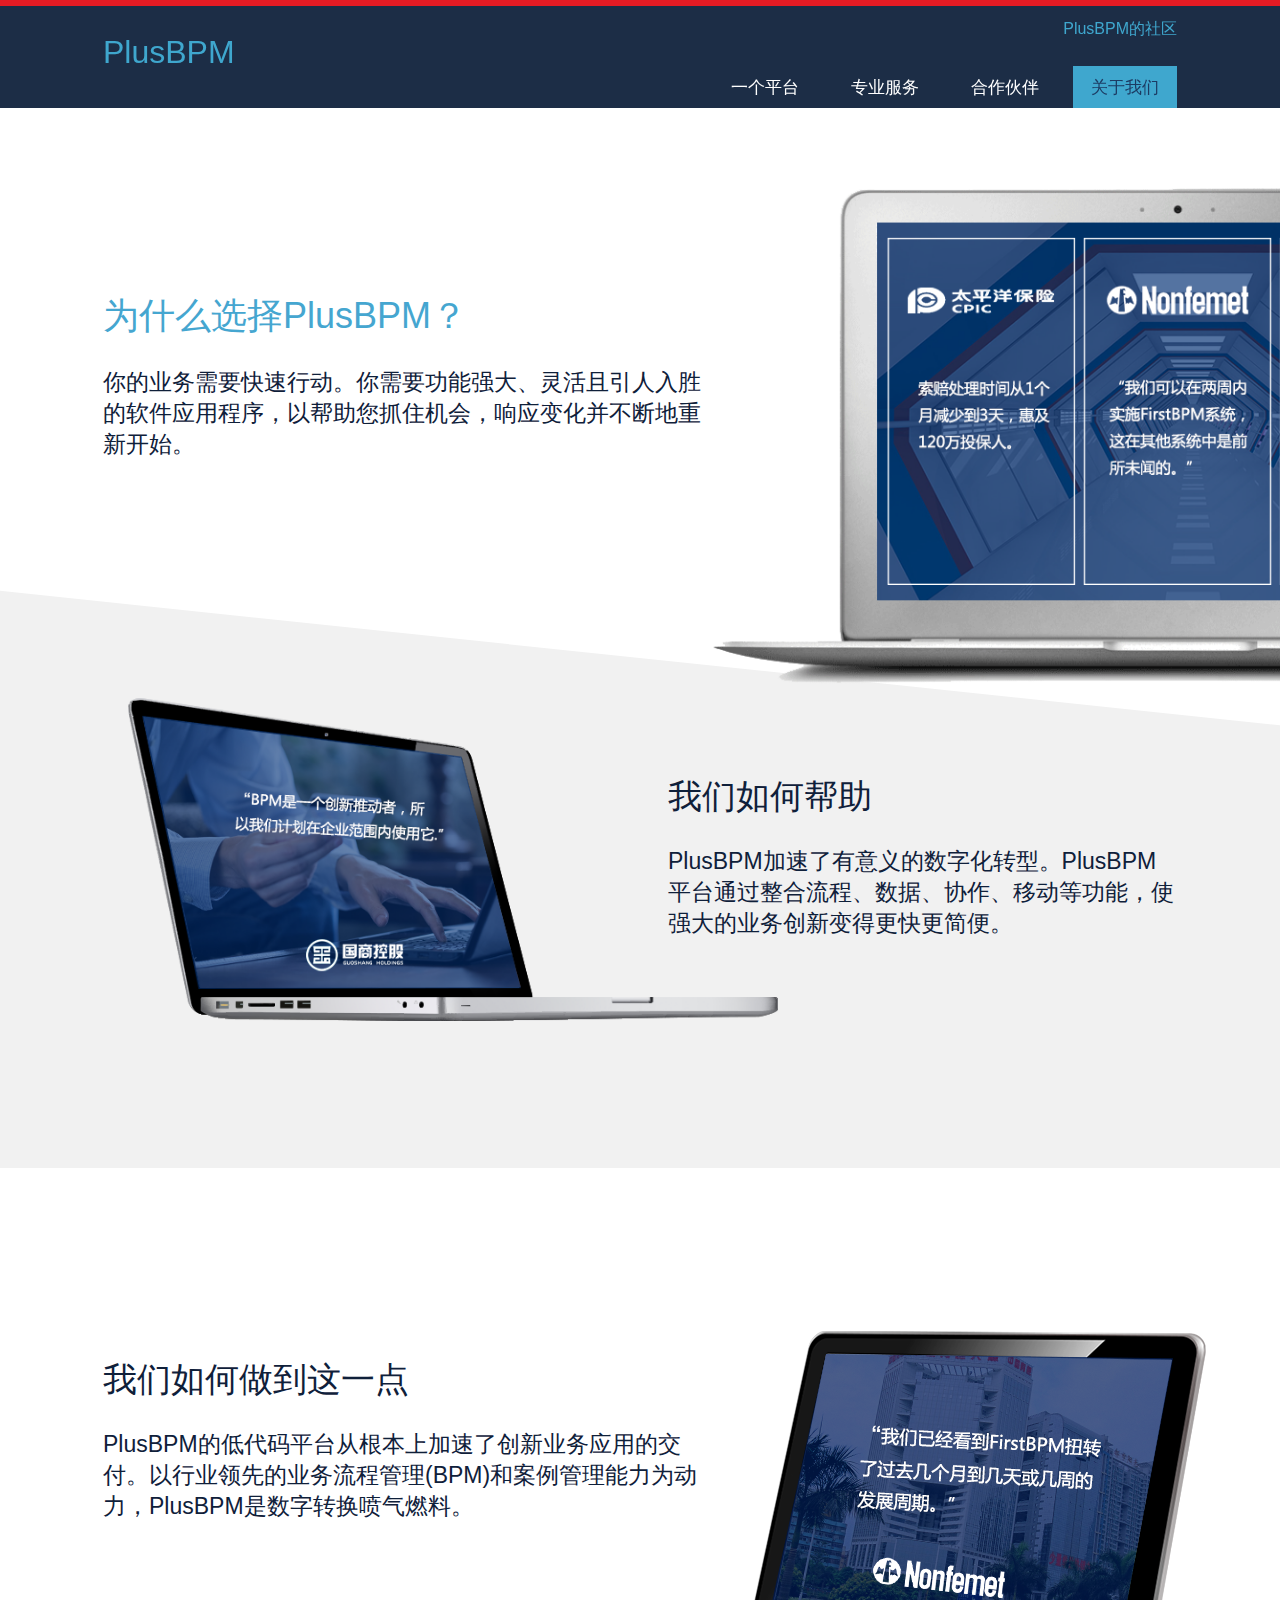
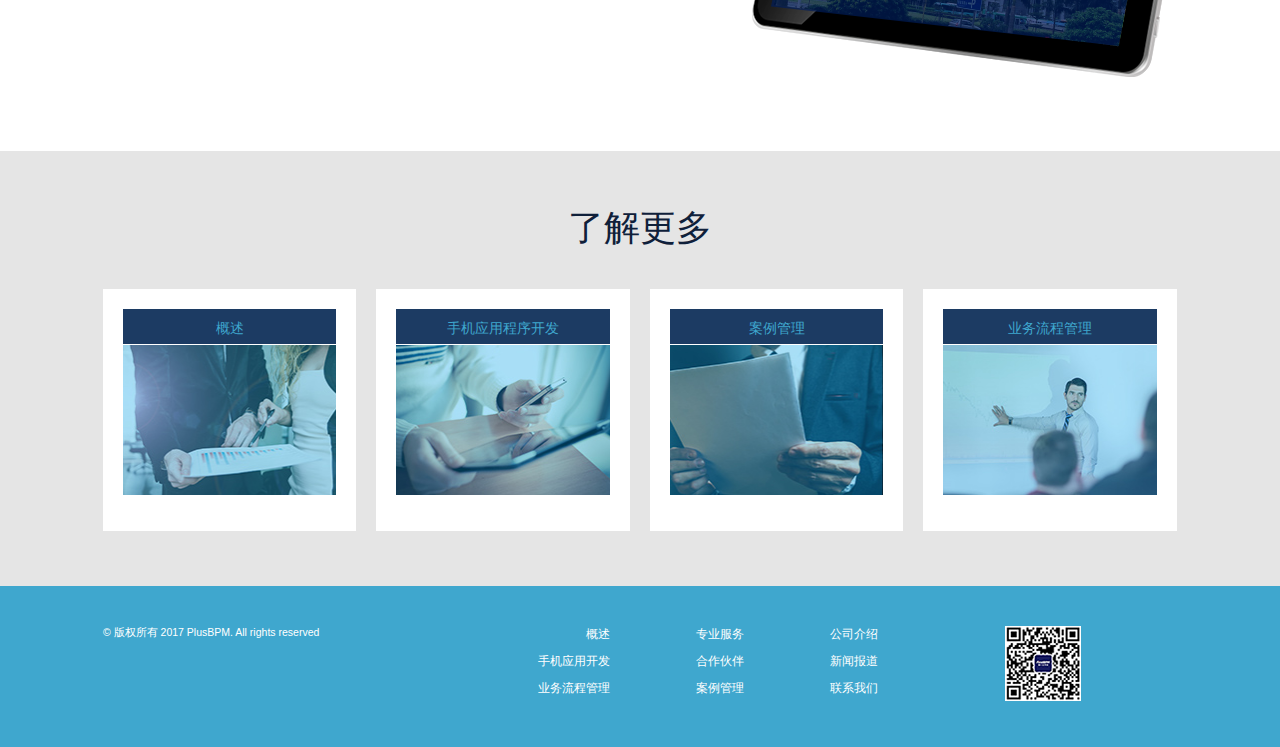
==== aboutus.html @ 09787794 "first commit" ====
<!DOCTYPE html>
<html>

<head>
	<meta charset="UTF-8" />
	<meta name="viewport" content="width=device-width, initial-scale=1">
	<link rel="shortcut icon" href="img/favicon-Plus2.ico">
	<title>PlusBPM</title>

	<style type="text/css">
		img.wp-smiley,
		img.emoji {
			display: inline !important;
			border: none !important;
			box-shadow: none !important;
			height: 1em !important;
			width: 1em !important;
			margin: 0 .07em !important;
			vertical-align: -0.1em !important;
			background: none !important;
			padding: 0 !important;
		}
	</style>
	<link rel='stylesheet' id='rs-plugin-settings-css'
		href='wp-content/plugins/revslider/public/assets/css/settings.css?ver=5.3.1.5' type='text/css' media='all' />
	<style id='rs-plugin-settings-inline-css' type='text/css'>
		#rs-demo-id {}
	</style>
	<link rel='stylesheet' id='wp-pagenavi-css' href='wp-content/plugins/wp-pagenavi/pagenavi-css.css?ver=2.70'
		type='text/css' media='all' />
	<link rel='stylesheet' id='style-css' href='wp-content/themes/plus/style.css?ver=1506348379' type='text/css'
		media='all' />
	<link rel='stylesheet' id='owl.carousel-css' href='wp-content/themes/plus/css/owl-carousel/owl.carousel.css?ver=4.8.2'
		type='text/css' media='all' />
	<link rel='stylesheet' id='owl.theme-css' href='wp-content/themes/plus/css/owl-carousel/owl.theme.css?ver=4.8.2'
		type='text/css' media='all' />
	<link rel='stylesheet' id='lightboxStyle-css'
		href='wp-content/plugins/lightbox-plus/css/textframe/colorbox.min.css?ver=2.7.2' type='text/css' media='screen' />
	<script type='text/javascript' src='wp-includes/js/jquery/jquery.js?ver=1.12.4'></script>
	<script type='text/javascript' src='wp-includes/js/jquery/jquery-migrate.min.js?ver=1.4.1'></script>
	<script type='text/javascript'
		src='wp-content/plugins/revslider/public/assets/js/jquery.themepunch.tools.min.js?ver=5.3.1.5'></script>
	<script type='text/javascript'
		src='wp-content/plugins/revslider/public/assets/js/jquery.themepunch.revolution.min.js?ver=5.3.1.5'></script>
	<script data-no-minify="1"
		data-cfasync="false">(function (w, d) { function a() { var b = d.createElement("script"); b.async = !0; b.src = "wp-content/plugins/wp-rocket/inc/front/js/lazyload.1.0.5.min.js"; var a = d.getElementsByTagName("script")[0]; a.parentNode.insertBefore(b, a) } w.attachEvent ? w.attachEvent("onload", a) : w.addEventListener("load", a, !1) })(window, document);</script>

	<!-- End Google Tag Manager -->
	<!-- LinkedIn Remarketing Code -->

	<!-- End LinkedIn Remarketing Code -->
</head>



<body
	class="home page-template page-template-templetes page-template-new-home page-template-templetesnew-home-php page page-id-1784 page-home">
	<div class="header_main">
		<div class="border_top_red"></div>
		<div class="wrapper">
			<div class="col-2 logo-main">
				<div class="logo">
					<a href="index.html">
						PlusBPM
					</a>
				</div><!-- logo -->

			</div>
			<div class="col-10 right-menu">

				<div class="user_block">
					<ul>
						<li><a target="_blank" href="#">PlusBPM的社区</a></li>

					</ul>
				</div><!-- user_block -->

				<div class="menu_main">
					<div class="right_sidemenu">
						<div class="menu-main-menu-container">
							<ul id="menu-main-menu" class="menu">
								<li id="menu-item-205"
									class="menu-item menu-item-type-custom menu-item-object-custom menu-item-has-children menu-item-205">
									<a href="#">一个平台</a>
									<ul class="sub-menu">

										<li id="menu-item-8732"
											class="menu-item menu-item-type-post_type menu-item-object-page menu-item-8732"><a
												href="platform.html">概述</a></li>
										<li id="menu-item-9338"
											class="menu-item menu-item-type-post_type menu-item-object-page menu-item-9338"><a
												href="mobile-app-development-platform.html">手机应用程序开发</a></li>
										<li id="menu-item-9338"
											class="menu-item menu-item-type-post_type menu-item-object-page menu-item-9338"><a
												href="bpm-suite.html">业务流程管理</a></li>
										<li id="menu-item-9338"
											class="menu-item menu-item-type-post_type menu-item-object-page menu-item-9338"><a
												href="case-management.html">案例管理</a></li>

									</ul>
								</li>

								<li id="menu-item-207" class="menu-item menu-item-type-custom menu-item-object-custom"><a
										href="professional-services.html">专业服务</a>

								</li>
								<li id="menu-item-371" class="menu-item menu-item-type-custom menu-item-object-custom"><a
										href="partners.asp">合作伙伴</a>

								</li>
								<li id="menu-item-372"
									class="right-sub-menu menu-item menu-item-type-custom menu-item-object-custom menu-item-has-children menu-item-372 current-menu-parent">
									<a href="#">关于我们</a>
									<ul class="sub-menu">
										<li id="menu-item-309"
											class="menu-item menu-item-type-post_type menu-item-object-page menu-item-309"><a
												href="aboutus.html">公司介绍</a></li>
										<li id="menu-item-2389"
											class="menu-item menu-item-type-post_type menu-item-object-page menu-item-2389"><a
												href="news.asp">新闻报道</a></li>
										<li id="menu-item-11733"
											class="menu-item menu-item-type-custom menu-item-object-custom menu-item-11733"><a
												href="contact.html">联系我们</a></li>
									</ul>
								</li>

							</ul>
						</div>
					</div>
				</div><!-- menu_main -->

			</div><!-- right-menu -->

		</div>
		<!--wrapper -->

		<div class="menu-btn"></div>
		<div class="search-btn"></div>

	</div><!-- header_main -->

	<div class="clear"></div>
	<div class="clear"></div>







	<div class="middle_main">
		<div class="repeat_rows">
			<div class="bpm_block no_padd_bottom white">
				<div class="angle-layer">
					<div class="angle-inner">
						<div class="img-wrap overflow-lrg"><img src="img/290334693743985162.png"
								style="margin-top: 50px; margin-left: -50px; "
								alt="A laptop showing a gif of plus customer success stories, ending with the words Digital Transformation - the thing that happens when you run plus.">
						</div><!-- img-wrap -->
						<div class="content-wrapper">
							<div class="vertical-align-fix">
								<h1 class="page-title">为什么选择PlusBPM？</h1>

								<h3></h3>
								<p>
									<p>你的业务需要快速行动。你需要功能强大、灵活且引人入胜的软件应用程序，以帮助您抓住机会，响应变化并不断地重新开始。</p>
								</p>
							</div><!-- vertical-align-fix -->
						</div>

					</div>
				</div>
			</div>
			<div class="bpm_block bpm_middle_block gray">
				<div class="angle-layer">
					<div class="angle-inner">
						<div class="img-wrap overflow-sm"><img src="img/plus-why-help.png" style="margin-right: -150px; "
								alt="A laptop showing a quote from Sprint"></div><!-- img-wrap -->
						<div class="content-wrapper">
							<div class="vertical-align-fix">

								<h3>我们如何帮助</h3>
								<p>
									<p>PlusBPM加速了有意义的数字化转型。PlusBPM平台通过整合流程、数据、协作、移动等功能，使强大的业务创新变得更快更简便。</p>
								</p>
							</div><!-- vertical-align-fix -->
						</div>

					</div>
				</div>
			</div>
			<div class="bpm_block no_padd_bottom white">
				<div class="angle-layer">
					<div class="angle-inner">
						<div class="img-wrap overflow-sm"><img src="img/plus-why-how.png"
								style="margin-top: 50px; margin-right: -25px; "
								alt="A tablet showing a quote from Janus, 'This is probably the first tool that I've seen in a long time that I would describe as transformative in nature.'">
						</div><!-- img-wrap -->
						<div class="content-wrapper">
							<div class="vertical-align-fix">

								<h3>我们如何做到这一点</h3>
								<p>
									<p>PlusBPM的低代码平台从根本上加速了创新业务应用的交付。以行业领先的业务流程管理(BPM)和案例管理能力为动力，PlusBPM是数字转换喷气燃料。</p>
								</p>
							</div><!-- vertical-align-fix -->
						</div>

					</div>
				</div>
			</div>
		</div>

		<!--
					<div class="key_txt">
				<div class="wrapper">
					<h1>Industry Recognition</h1>
					<p><p>plus has been named an industry leader by analysts including Gartner, Forrester, IDC, Ovum and others</p>
</p>
					<div class="btn_key_main"><a href="/resources/?resources_type=55" class="btn_key">LEARN MORE</a></div>
				</div>
			</div>-->

		<div class="clear"></div>
	</div>


	<div class="footer_sub">
		<div class="wrapper">
			<h3>了解更多</h3>
			<div class="clearfix"></div>
			<div class="resource_callout_main">
				<div class="resource-callout">
					<div class="video-play-btn" rel="iRPT8ZjOoA0"> <a href="platform.html">
							<div class="callout-type">概述</div>
							<div class="callout-img" style="background:url(img/link4.jpg);">
								<div class="hover-state"></div>
							</div>
						</a></div><!-- video-play-btn -->
				</div>
				<div class="resource-callout"><a href="mobile-app-development-platform.html">
						<div class="callout-type">手机应用程序开发</div>
						<div class="callout-img" style="background:url(img/link2.jpg);">
							<div class="hover-state"></div>
						</div>
					</a></div><!-- resource-callout -->
				<!-- resource-callout -->
				<div class="resource-callout"><a href="case-management.html">
						<div class="callout-type">案例管理</div>
						<div class="callout-img" style="background:url(img/link1.jpg);">
							<div class="hover-state"></div>
						</div>
					</a></div><!-- resource-callout -->
				<div class="resource-callout"><a href="bpm-suite.html">
						<div class="callout-type">业务流程管理</div>
						<div class="callout-img" style="background:url(img/link3.jpg);">
							<div class="hover-state"></div>
						</div>
					</a></div><!-- resource-callout -->
			</div><!-- resource_callout_main -->
		</div><!-- wrapper -->
	</div><!-- footer-sub -->



	<section id="value_prop" style=" display:none">

	</section>
	<!-- value_prop -->
	<!-- value_prop -->

	<section id="affirmation" style="display:none">

	</section>
	<!-- affirmation -->



	<section id="results" style="display:none">

	</section>
	<!-- results -->




	<div class="footer_main">
		<div class="wrapper">
			<div class="col-4 footer-copy">
				<div>
					<div class="textwidget">&copy; 版权所有 2017 PlusBPM. All rights reserved</div>
				</div>
			</div>

			<div class="col-5 footer-menu">
				<div>
					<div class="menu-footer-menu-container">
						<ul id="menu-footer-menu" class="menu">
							<li class="menu-item menu-item-type-post_type menu-item-object-page menu-item-44"><a
									href="platform.html">概述</a></li>
							<li id="menu-item-241" class="menu-item menu-item-type-post_type menu-item-object-page menu-item-241"><a
									href="professional-services.html">专业服务</a></li>
							<li id="menu-item-3932" class="menu-item menu-item-type-post_type menu-item-object-page menu-item-3932"><a
									href="aboutus.html">公司介绍</a></li>
							<li id="menu-item-14203" class="menu-item menu-item-type-post_type menu-item-object-page menu-item-14203">
								<a href="mobile-app-development-platform.html">手机应用开发</a></li>
							<li id="menu-item-6106" class="menu-item menu-item-type-post_type menu-item-object-page menu-item-6106"><a
									href="partners.asp">合作伙伴</a></li>
							<li id="menu-item-6104" class="menu-item menu-item-type-post_type menu-item-object-page menu-item-6104"><a
									href="news.asp">新闻报道</a></li>
							<li id="menu-item-10299" class="menu-item menu-item-type-post_type menu-item-object-page menu-item-10299">
								<a href="bpm-suite.html">业务流程管理</a></li>
							<li id="menu-item-10301" class="menu-item menu-item-type-custom menu-item-object-custom menu-item-10301">
								<a href="case-management.html"> 案例管理</a></li>
							<li id="menu-item-10300" class="menu-item menu-item-type-custom menu-item-object-custom menu-item-10300">
								<a target="_blank" href="contact.html">联系我们</a></li>

						</ul>
					</div>
				</div>
			</div>
			<div class="col-3 footer-social" style="text-align:center">
				<img src="img/ewm.png">

			</div>
		</div>
	</div>
	<!-- Lightbox Plus Colorbox v2.7.2/1.5.9 - 2013.01.24 - Message: 0-->
	<script type="text/javascript">
		jQuery(document).ready(function ($) {
			$("a[rel*=lightbox]").colorbox({ initialWidth: "30%", initialHeight: "30%", maxWidth: "90%", maxHeight: "90%", opacity: 0.8 });
		});
	</script>
	<script type='text/javascript' src='wp-content/themes/plus/js/main-min.js?ver=4.8.2'></script>
	<script type='text/javascript' src='wp-content/themes/plus/js/impressum-min.js?ver=4.8.2'></script>
	<script type='text/javascript' src='wp-content/themes/plus/js/reembed-min.js?ver=4.8.2'></script>
	<script type='text/javascript' src='wp-content/themes/plus/js/mobile-nav-min.js?ver=4.8.2'></script>
	<script type='text/javascript' src='wp-content/themes/plus/js/homepage-min.js?ver=4.8.2'></script>
	<script type='text/javascript' src='wp-content/themes/plus/css/owl-carousel/owl.carousel.js?ver=4.8.2'></script>
	<script type='text/javascript' src='wp-content/themes/plus/js/footer-min.js?ver=4.8.2'></script>
	<script type='text/javascript' src='wp-content/themes/plus/js/pardot-min.js?ver=4.8.2'></script>
	<script type='text/javascript'
		src='wp-content/plugins/lightbox-plus/js/jquery.colorbox.1.5.9-min.js?ver=1.5.9'></script>
	<script type='text/javascript' src='wp-includes/js/wp-embed.min.js?ver=4.8.2'></script>

	<!-- End Facebook Pixel Code -->

</html>
---- wp-content/plugins/revslider/public/assets/css/settings.css ----
/*-----------------------------------------------------------------------------

-	Revolution Slider 5.0 Default Style Settings -

Screen Stylesheet

version:   	5.3.1
date:      	07/12/15
author:		themepunch
email:     	info@themepunch.com
website:   	http://www.themepunch.com
-----------------------------------------------------------------------------*/

#debungcontrolls,.debugtimeline{width:100%;box-sizing:border-box}.rev_column,.rev_column .tp-parallax-wrap,.tp-svg-layer svg{vertical-align:top}#debungcontrolls{z-index:100000;position:fixed;bottom:0;height:auto;background:rgba(0,0,0,.6);padding:10px}.debugtimeline{height:10px;position:relative;margin-bottom:3px;display:none;white-space:nowrap}.debugtimeline:hover{height:15px}.the_timeline_tester{background:#e74c3c;position:absolute;top:0;left:0;height:100%;width:0}.debugtimeline.tl_slide .the_timeline_tester{background:#f39c12}.debugtimeline.tl_frame .the_timeline_tester{background:#3498db}.debugtimline_txt{color:#fff;font-weight:400;font-size:7px;position:absolute;left:10px;top:0;white-space:nowrap;line-height:10px}.rtl{direction:rtl}@font-face{font-family:revicons;src:url(../fonts/revicons/revicons.eot?5510888);src:url(../fonts/revicons/revicons.eot?5510888#iefix) format('embedded-opentype'),url(../fonts/revicons/revicons.woff?5510888) format('woff'),url(../fonts/revicons/revicons.ttf?5510888) format('truetype'),url(../fonts/revicons/revicons.svg?5510888#revicons) format('svg');font-weight:400;font-style:normal}[class*=" revicon-"]:before,[class^=revicon-]:before{font-family:revicons;font-style:normal;font-weight:400;speak:none;display:inline-block;text-decoration:inherit;width:1em;margin-right:.2em;text-align:center;font-variant:normal;text-transform:none;line-height:1em;margin-left:.2em}.revicon-search-1:before{content:'\e802'}.revicon-pencil-1:before{content:'\e831'}.revicon-picture-1:before{content:'\e803'}.revicon-cancel:before{content:'\e80a'}.revicon-info-circled:before{content:'\e80f'}.revicon-trash:before{content:'\e801'}.revicon-left-dir:before{content:'\e817'}.revicon-right-dir:before{content:'\e818'}.revicon-down-open:before{content:'\e83b'}.revicon-left-open:before{content:'\e819'}.revicon-right-open:before{content:'\e81a'}.revicon-angle-left:before{content:'\e820'}.revicon-angle-right:before{content:'\e81d'}.revicon-left-big:before{content:'\e81f'}.revicon-right-big:before{content:'\e81e'}.revicon-magic:before{content:'\e807'}.revicon-picture:before{content:'\e800'}.revicon-export:before{content:'\e80b'}.revicon-cog:before{content:'\e832'}.revicon-login:before{content:'\e833'}.revicon-logout:before{content:'\e834'}.revicon-video:before{content:'\e805'}.revicon-arrow-combo:before{content:'\e827'}.revicon-left-open-1:before{content:'\e82a'}.revicon-right-open-1:before{content:'\e82b'}.revicon-left-open-mini:before{content:'\e822'}.revicon-right-open-mini:before{content:'\e823'}.revicon-left-open-big:before{content:'\e824'}.revicon-right-open-big:before{content:'\e825'}.revicon-left:before{content:'\e836'}.revicon-right:before{content:'\e826'}.revicon-ccw:before{content:'\e808'}.revicon-arrows-ccw:before{content:'\e806'}.revicon-palette:before{content:'\e829'}.revicon-list-add:before{content:'\e80c'}.revicon-doc:before{content:'\e809'}.revicon-left-open-outline:before{content:'\e82e'}.revicon-left-open-2:before{content:'\e82c'}.revicon-right-open-outline:before{content:'\e82f'}.revicon-right-open-2:before{content:'\e82d'}.revicon-equalizer:before{content:'\e83a'}.revicon-layers-alt:before{content:'\e804'}.revicon-popup:before{content:'\e828'}.rev_slider_wrapper{position:relative;z-index:0;width:100%}.rev_slider{position:relative;overflow:visible}.entry-content .rev_slider a,.rev_slider a{box-shadow:none}.tp-overflow-hidden{overflow:hidden!important}.group_ov_hidden{overflow:hidden}.rev_slider img,.tp-simpleresponsive img{max-width:none!important;transition:none;margin:0;padding:0;border:none}.rev_slider .no-slides-text{font-weight:700;text-align:center;padding-top:80px}.rev_slider>ul,.rev_slider>ul>li,.rev_slider>ul>li:before,.rev_slider_wrapper>ul,.tp-revslider-mainul>li,.tp-revslider-mainul>li:before,.tp-simpleresponsive>ul,.tp-simpleresponsive>ul>li,.tp-simpleresponsive>ul>li:before{list-style:none!important;position:absolute;margin:0!important;padding:0!important;overflow-x:visible;overflow-y:visible;background-image:none;background-position:0 0;text-indent:0;top:0;left:0}.rev_slider>ul>li,.rev_slider>ul>li:before,.tp-revslider-mainul>li,.tp-revslider-mainul>li:before,.tp-simpleresponsive>ul>li,.tp-simpleresponsive>ul>li:before{visibility:hidden}.tp-revslider-mainul,.tp-revslider-slidesli{padding:0!important;margin:0!important;list-style:none!important}.fullscreen-container,.fullwidthbanner-container{padding:0;position:relative}.rev_slider li.tp-revslider-slidesli{position:absolute!important}.tp-caption .rs-untoggled-content{display:block}.tp-caption .rs-toggled-content{display:none}.rs-toggle-content-active.tp-caption .rs-toggled-content{display:block}.rs-toggle-content-active.tp-caption .rs-untoggled-content{display:none}.rev_slider .caption,.rev_slider .tp-caption{position:relative;visibility:hidden;white-space:nowrap;display:block;-webkit-font-smoothing:antialiased!important;z-index:1}.rev_slider .caption,.rev_slider .tp-caption,.tp-simpleresponsive img{-moz-user-select:none;-khtml-user-select:none;-webkit-user-select:none;-o-user-select:none}.rev_slider .tp-mask-wrap .tp-caption,.rev_slider .tp-mask-wrap :last-child,.wpb_text_column .rev_slider .tp-mask-wrap .tp-caption,.wpb_text_column .rev_slider .tp-mask-wrap :last-child{margin-bottom:0}.tp-svg-layer svg{width:100%;height:100%;position:relative}.tp-carousel-wrapper{cursor:url(openhand.cur),move}.tp-carousel-wrapper.dragged{cursor:url(closedhand.cur),move}.tp_inner_padding{box-sizing:border-box;max-height:none!important}.tp-caption.tp-layer-selectable{-moz-user-select:all;-khtml-user-select:all;-webkit-user-select:all;-o-user-select:all}.tp-caption.tp-hidden-caption,.tp-forcenotvisible,.tp-hide-revslider,.tp-parallax-wrap.tp-hidden-caption{visibility:hidden!important;display:none!important}.rev_slider audio,.rev_slider embed,.rev_slider iframe,.rev_slider object,.rev_slider video{max-width:none!important}.tp-element-background{position:absolute;top:0;left:0;width:100%;height:100%;z-index:0}.rev_row_zone{position:absolute;width:100%;left:0;box-sizing:border-box;min-height:50px;font-size:0}.rev_column_inner,.rev_slider .tp-caption.rev_row{position:relative;width:100%!important;box-sizing:border-box}.rev_row_zone_top{top:0}.rev_row_zone_middle{top:50%;transform:translateY(-50%)}.rev_row_zone_bottom{bottom:0}.rev_slider .tp-caption.rev_row{display:table;table-layout:fixed;vertical-align:top;height:auto!important;font-size:0}.rev_column{display:table-cell;position:relative;height:auto;box-sizing:border-box;font-size:0}.rev_column_inner{display:block;height:auto!important;white-space:normal!important}.rev_column_bg{width:100%;height:100%;position:absolute;top:0;left:0;z-index:0;box-sizing:border-box;background-clip:content-box;border:0 solid transparent}.tp-caption .backcorner,.tp-caption .backcornertop,.tp-caption .frontcorner,.tp-caption .frontcornertop{height:0;top:0;width:0;position:absolute}.rev_column_inner .tp-loop-wrap,.rev_column_inner .tp-mask-wrap,.rev_column_inner .tp-parallax-wrap{text-align:inherit}.rev_column_inner .tp-mask-wrap{display:inline-block}.rev_column_inner .tp-parallax-wrap,.rev_column_inner .tp-parallax-wrap .tp-loop-wrap,.rev_column_inner .tp-parallax-wrap .tp-mask-wrap{position:relative!important;left:auto!important;top:auto!important;line-height:0}.tp-video-play-button,.tp-video-play-button i{line-height:50px!important;vertical-align:top;text-align:center}.rev_column_inner .rev_layer_in_column,.rev_column_inner .tp-parallax-wrap,.rev_column_inner .tp-parallax-wrap .tp-loop-wrap,.rev_column_inner .tp-parallax-wrap .tp-mask-wrap{vertical-align:top}.rev_break_columns{display:block!important}.rev_break_columns .tp-parallax-wrap.rev_column{display:block!important;width:100%!important}.fullwidthbanner-container{overflow:hidden}.fullwidthbanner-container .fullwidthabanner{width:100%;position:relative}.tp-static-layers{position:absolute;z-index:101;top:0;left:0}.tp-caption .frontcorner{border-left:40px solid transparent;border-right:0 solid transparent;border-top:40px solid #00A8FF;left:-40px}.tp-caption .backcorner{border-left:0 solid transparent;border-right:40px solid transparent;border-bottom:40px solid #00A8FF;right:0}.tp-caption .frontcornertop{border-left:40px solid transparent;border-right:0 solid transparent;border-bottom:40px solid #00A8FF;left:-40px}.tp-caption .backcornertop{border-left:0 solid transparent;border-right:40px solid transparent;border-top:40px solid #00A8FF;right:0}.tp-layer-inner-rotation{position:relative!important}img.tp-slider-alternative-image{width:100%;height:auto}.caption.fullscreenvideo,.rs-background-video-layer,.tp-caption.coverscreenvideo,.tp-caption.fullscreenvideo{width:100%;height:100%;top:0;left:0;position:absolute}.noFilterClass{filter:none!important}.rs-background-video-layer{visibility:hidden;z-index:0}.caption.fullscreenvideo audio,.caption.fullscreenvideo iframe,.caption.fullscreenvideo video,.tp-caption.fullscreenvideo iframe,.tp-caption.fullscreenvideo iframe audio,.tp-caption.fullscreenvideo iframe video{width:100%!important;height:100%!important;display:none}.fullcoveredvideo audio,.fullscreenvideo audio .fullcoveredvideo video,.fullscreenvideo video{background:#000}.fullcoveredvideo .tp-poster{background-position:center center;background-size:cover;width:100%;height:100%;top:0;left:0}.videoisplaying .html5vid .tp-poster{display:none}.tp-video-play-button{background:#000;background:rgba(0,0,0,.3);border-radius:5px;position:absolute;top:50%;left:50%;color:#FFF;margin-top:-25px;margin-left:-25px;cursor:pointer;width:50px;height:50px;box-sizing:border-box;display:inline-block;z-index:4;opacity:0;transition:opacity .3s ease-out!important}.tp-audio-html5 .tp-video-play-button,.tp-hiddenaudio{display:none!important}.tp-caption .html5vid{width:100%!important;height:100%!important}.tp-video-play-button i{width:50px;height:50px;display:inline-block;font-size:40px!important}.rs-fullvideo-cover,.tp-dottedoverlay,.tp-shadowcover{height:100%;top:0;left:0;position:absolute}.tp-caption:hover .tp-video-play-button{opacity:1;display:block}.tp-caption .tp-revstop{display:none;border-left:5px solid #fff!important;border-right:5px solid #fff!important;margin-top:15px!important;line-height:20px!important;vertical-align:top;font-size:25px!important}.tp-seek-bar,.tp-video-button,.tp-volume-bar{outline:0;line-height:12px;margin:0;cursor:pointer}.videoisplaying .revicon-right-dir{display:none}.videoisplaying .tp-revstop{display:inline-block}.videoisplaying .tp-video-play-button{display:none}.fullcoveredvideo .tp-video-play-button{display:none!important}.fullscreenvideo .fullscreenvideo audio,.fullscreenvideo .fullscreenvideo video{object-fit:contain!important}.fullscreenvideo .fullcoveredvideo audio,.fullscreenvideo .fullcoveredvideo video{object-fit:cover!important}.tp-video-controls{position:absolute;bottom:0;left:0;right:0;padding:5px;opacity:0;transition:opacity .3s;background-image:linear-gradient(to bottom,#000 13%,#323232 100%);display:table;max-width:100%;overflow:hidden;box-sizing:border-box}.rev-btn.rev-hiddenicon i,.rev-btn.rev-withicon i{transition:all .2s ease-out!important;font-size:15px}.tp-caption:hover .tp-video-controls{opacity:.9}.tp-video-button{background:rgba(0,0,0,.5);border:0;border-radius:3px;font-size:12px;color:#fff;padding:0}.tp-video-button:hover{cursor:pointer}.tp-video-button-wrap,.tp-video-seek-bar-wrap,.tp-video-vol-bar-wrap{padding:0 5px;display:table-cell;vertical-align:middle}.tp-video-seek-bar-wrap{width:80%}.tp-video-vol-bar-wrap{width:20%}.tp-seek-bar,.tp-volume-bar{width:100%;padding:0}.rs-fullvideo-cover{width:100%;background:0 0;z-index:5}.disabled_lc .tp-video-play-button,.rs-background-video-layer audio::-webkit-media-controls,.rs-background-video-layer video::-webkit-media-controls,.rs-background-video-layer video::-webkit-media-controls-start-playback-button{display:none!important}.tp-audio-html5 .tp-video-controls{opacity:1!important;visibility:visible!important}.tp-dottedoverlay{background-repeat:repeat;width:100%;z-index:3}.tp-dottedoverlay.twoxtwo{background:url(../assets/gridtile.png)}.tp-dottedoverlay.twoxtwowhite{background:url(../assets/gridtile_white.png)}.tp-dottedoverlay.threexthree{background:url(../assets/gridtile_3x3.png)}.tp-dottedoverlay.threexthreewhite{background:url(../assets/gridtile_3x3_white.png)}.tp-shadowcover{width:100%;background:#fff;z-index:-1}.tp-shadow1{box-shadow:0 10px 6px -6px rgba(0,0,0,.8)}.tp-shadow2:after,.tp-shadow2:before,.tp-shadow3:before,.tp-shadow4:after{z-index:-2;position:absolute;content:"";bottom:10px;left:10px;width:50%;top:85%;max-width:300px;background:0 0;box-shadow:0 15px 10px rgba(0,0,0,.8);transform:rotate(-3deg)}.tp-shadow2:after,.tp-shadow4:after{transform:rotate(3deg);right:10px;left:auto}.tp-shadow5{position:relative;box-shadow:0 1px 4px rgba(0,0,0,.3),0 0 40px rgba(0,0,0,.1) inset}.tp-shadow5:after,.tp-shadow5:before{content:"";position:absolute;z-index:-2;box-shadow:0 0 25px 0 rgba(0,0,0,.6);top:30%;bottom:0;left:20px;right:20px;border-radius:100px/20px}.tp-button{padding:6px 13px 5px;border-radius:3px;height:30px;cursor:pointer;color:#fff!important;text-shadow:0 1px 1px rgba(0,0,0,.6)!important;font-size:15px;line-height:45px!important;font-family:arial,sans-serif;font-weight:700;letter-spacing:-1px;text-decoration:none}.tp-button.big{color:#fff;text-shadow:0 1px 1px rgba(0,0,0,.6);font-weight:700;padding:9px 20px;font-size:19px;line-height:57px!important}.purchase:hover,.tp-button.big:hover,.tp-button:hover{background-position:bottom,15px 11px}.purchase.green,.purchase:hover.green,.tp-button.green,.tp-button:hover.green{background-color:#21a117;box-shadow:0 3px 0 0 #104d0b}.purchase.blue,.purchase:hover.blue,.tp-button.blue,.tp-button:hover.blue{background-color:#1d78cb;box-shadow:0 3px 0 0 #0f3e68}.purchase.red,.purchase:hover.red,.tp-button.red,.tp-button:hover.red{background-color:#cb1d1d;box-shadow:0 3px 0 0 #7c1212}.purchase.orange,.purchase:hover.orange,.tp-button.orange,.tp-button:hover.orange{background-color:#f70;box-shadow:0 3px 0 0 #a34c00}.purchase.darkgrey,.purchase:hover.darkgrey,.tp-button.darkgrey,.tp-button.grey,.tp-button:hover.darkgrey,.tp-button:hover.grey{background-color:#555;box-shadow:0 3px 0 0 #222}.purchase.lightgrey,.purchase:hover.lightgrey,.tp-button.lightgrey,.tp-button:hover.lightgrey{background-color:#888;box-shadow:0 3px 0 0 #555}.rev-btn,.rev-btn:visited{outline:0!important;box-shadow:none!important;text-decoration:none!important;line-height:44px;font-size:17px;font-weight:500;padding:12px 35px;box-sizing:border-box;font-family:Roboto,sans-serif;cursor:pointer}.rev-btn.rev-uppercase,.rev-btn.rev-uppercase:visited{text-transform:uppercase;letter-spacing:1px;font-size:15px;font-weight:900}.rev-btn.rev-withicon i{font-weight:400;position:relative;top:0;margin-left:10px!important}.rev-btn.rev-hiddenicon i{font-weight:400;position:relative;top:0;opacity:0;margin-left:0!important;width:0!important}.rev-btn.rev-hiddenicon:hover i{opacity:1!important;margin-left:10px!important;width:auto!important}.rev-btn.rev-medium,.rev-btn.rev-medium:visited{line-height:36px;font-size:14px;padding:10px 30px}.rev-btn.rev-medium.rev-hiddenicon i,.rev-btn.rev-medium.rev-withicon i{font-size:14px;top:0}.rev-btn.rev-small,.rev-btn.rev-small:visited{line-height:28px;font-size:12px;padding:7px 20px}.rev-btn.rev-small.rev-hiddenicon i,.rev-btn.rev-small.rev-withicon i{font-size:12px;top:0}.rev-maxround{border-radius:30px}.rev-minround{border-radius:3px}.rev-burger{position:relative;width:60px;height:60px;box-sizing:border-box;padding:22px 0 0 14px;border-radius:50%;border:1px solid rgba(51,51,51,.25);-webkit-tap-highlight-color:transparent;cursor:pointer}.rev-burger span{display:block;width:30px;height:3px;background:#333;transition:.7s;pointer-events:none;transform-style:flat!important}.rev-burger.revb-white span,.rev-burger.revb-whitenoborder span{background:#fff}.rev-burger span:nth-child(2){margin:3px 0}#dialog_addbutton .rev-burger:hover :first-child,.open .rev-burger :first-child,.open.rev-burger :first-child{transform:translateY(6px) rotate(-45deg)}#dialog_addbutton .rev-burger:hover :nth-child(2),.open .rev-burger :nth-child(2),.open.rev-burger :nth-child(2){transform:rotate(-45deg);opacity:0}#dialog_addbutton .rev-burger:hover :last-child,.open .rev-burger :last-child,.open.rev-burger :last-child{transform:translateY(-6px) rotate(-135deg)}.rev-burger.revb-white{border:2px solid rgba(255,255,255,.2)}.rev-burger.revb-darknoborder,.rev-burger.revb-whitenoborder{border:0}.rev-burger.revb-darknoborder span{background:#333}.rev-burger.revb-whitefull{background:#fff;border:none}.rev-burger.revb-whitefull span{background:#333}.rev-burger.revb-darkfull{background:#333;border:none}.rev-burger.revb-darkfull span,.rev-scroll-btn.revs-fullwhite{background:#fff}@keyframes rev-ani-mouse{0%{opacity:1;top:29%}15%{opacity:1;top:50%}50%{opacity:0;top:50%}100%{opacity:0;top:29%}}.rev-scroll-btn{display:inline-block;position:relative;left:0;right:0;text-align:center;cursor:pointer;width:35px;height:55px;box-sizing:border-box;border:3px solid #fff;border-radius:23px}.rev-scroll-btn>*{display:inline-block;line-height:18px;font-size:13px;font-weight:400;color:#fff;font-family:proxima-nova,"Helvetica Neue",Helvetica,Arial,sans-serif;letter-spacing:2px}.rev-scroll-btn>.active,.rev-scroll-btn>:focus,.rev-scroll-btn>:hover{color:#fff}.rev-scroll-btn>.active,.rev-scroll-btn>:active,.rev-scroll-btn>:focus,.rev-scroll-btn>:hover{opacity:.8}.rev-scroll-btn.revs-fullwhite span{background:#333}.rev-scroll-btn.revs-fulldark{background:#333;border:none}.rev-scroll-btn.revs-fulldark span,.tp-bullet{background:#fff}.rev-scroll-btn span{position:absolute;display:block;top:29%;left:50%;width:8px;height:8px;margin:-4px 0 0 -4px;background:#fff;border-radius:50%;animation:rev-ani-mouse 2.5s linear infinite}.rev-scroll-btn.revs-dark{border-color:#333}.rev-scroll-btn.revs-dark span{background:#333}.rev-control-btn{position:relative;display:inline-block;z-index:5;color:#FFF;font-size:20px;line-height:60px;font-weight:400;font-style:normal;font-family:Raleway;text-decoration:none;text-align:center;background-color:#000;border-radius:50px;text-shadow:none;background-color:rgba(0,0,0,.5);width:60px;height:60px;box-sizing:border-box;cursor:pointer}.rev-cbutton-dark-sr,.rev-cbutton-light-sr{border-radius:3px}.rev-cbutton-light,.rev-cbutton-light-sr{color:#333;background-color:rgba(255,255,255,.75)}.rev-sbutton{line-height:37px;width:37px;height:37px}.rev-sbutton-blue{background-color:#3B5998}.rev-sbutton-lightblue{background-color:#00A0D1}.rev-sbutton-red{background-color:#DD4B39}.tp-bannertimer{visibility:hidden;width:100%;height:5px;background:#000;background:rgba(0,0,0,.15);position:absolute;z-index:200;top:0}.tp-bannertimer.tp-bottom{top:auto;bottom:0!important;height:5px}.tp-caption img{background:0 0;-ms-filter:"progid:DXImageTransform.Microsoft.gradient(startColorstr=#00FFFFFF,endColorstr=#00FFFFFF)";filter:progid:DXImageTransform.Microsoft.gradient(startColorstr=#00FFFFFF, endColorstr=#00FFFFFF);zoom:1}.caption.slidelink a div,.tp-caption.slidelink a div{width:3000px;height:1500px;background:url(../assets/coloredbg.png)}.tp-caption.slidelink a span{background:url(../assets/coloredbg.png)}.tp-loader.spinner0,.tp-loader.spinner5{background-image:url(../assets/loader.gif);background-repeat:no-repeat}.tp-shape{width:100%;height:100%}.tp-caption .rs-starring{display:inline-block}.tp-caption .rs-starring .star-rating{float:none;display:inline-block;vertical-align:top;color:#FFC321!important}.tp-caption .rs-starring .star-rating,.tp-caption .rs-starring-page .star-rating{position:relative;height:1em;width:5.4em;font-family:star;font-size:1em!important}.tp-loader.spinner0,.tp-loader.spinner1{width:40px;height:40px;margin-top:-20px;margin-left:-20px;animation:tp-rotateplane 1.2s infinite ease-in-out;background-color:#fff;border-radius:3px;box-shadow:0 0 20px 0 rgba(0,0,0,.15)}.tp-caption .rs-starring .star-rating:before,.tp-caption .rs-starring-page .star-rating:before{content:"\73\73\73\73\73";color:#E0DADF;float:left;top:0;left:0;position:absolute}.tp-caption .rs-starring .star-rating span{overflow:hidden;float:left;top:0;left:0;position:absolute;padding-top:1.5em;font-size:1em!important}.tp-caption .rs-starring .star-rating span:before{content:"\53\53\53\53\53";top:0;position:absolute;left:0}.tp-loader{top:50%;left:50%;z-index:10000;position:absolute}.tp-loader.spinner0{background-position:center center}.tp-loader.spinner5{background-position:10px 10px;background-color:#fff;margin:-22px;width:44px;height:44px;border-radius:3px}@keyframes tp-rotateplane{0%{transform:perspective(120px) rotateX(0) rotateY(0)}50%{transform:perspective(120px) rotateX(-180.1deg) rotateY(0)}100%{transform:perspective(120px) rotateX(-180deg) rotateY(-179.9deg)}}.tp-loader.spinner2{width:40px;height:40px;margin-top:-20px;margin-left:-20px;background-color:red;box-shadow:0 0 20px 0 rgba(0,0,0,.15);border-radius:100%;animation:tp-scaleout 1s infinite ease-in-out}@keyframes tp-scaleout{0%{transform:scale(0)}100%{transform:scale(1);opacity:0}}.tp-loader.spinner3{margin:-9px 0 0 -35px;width:70px;text-align:center}.tp-loader.spinner3 .bounce1,.tp-loader.spinner3 .bounce2,.tp-loader.spinner3 .bounce3{width:18px;height:18px;background-color:#fff;box-shadow:0 0 20px 0 rgba(0,0,0,.15);border-radius:100%;display:inline-block;animation:tp-bouncedelay 1.4s infinite ease-in-out;animation-fill-mode:both}.tp-loader.spinner3 .bounce1{animation-delay:-.32s}.tp-loader.spinner3 .bounce2{animation-delay:-.16s}@keyframes tp-bouncedelay{0%,100%,80%{transform:scale(0)}40%{transform:scale(1)}}.tp-loader.spinner4{margin:-20px 0 0 -20px;width:40px;height:40px;text-align:center;animation:tp-rotate 2s infinite linear}.tp-loader.spinner4 .dot1,.tp-loader.spinner4 .dot2{width:60%;height:60%;display:inline-block;position:absolute;top:0;background-color:#fff;border-radius:100%;animation:tp-bounce 2s infinite ease-in-out;box-shadow:0 0 20px 0 rgba(0,0,0,.15)}.tp-loader.spinner4 .dot2{top:auto;bottom:0;animation-delay:-1s}@keyframes tp-rotate{100%{transform:rotate(360deg)}}@keyframes tp-bounce{0%,100%{transform:scale(0)}50%{transform:scale(1)}}.tp-bullets.navbar,.tp-tabs.navbar,.tp-thumbs.navbar{border:none;min-height:0;margin:0;border-radius:0}.tp-bullets,.tp-tabs,.tp-thumbs{position:absolute;display:block;z-index:1000;top:0;left:0}.tp-tab,.tp-thumb{cursor:pointer;position:absolute;opacity:.5;box-sizing:border-box}.tp-arr-imgholder,.tp-tab-image,.tp-thumb-image,.tp-videoposter{background-position:center center;background-size:cover;width:100%;height:100%;display:block;position:absolute;top:0;left:0}.tp-tab.selected,.tp-tab:hover,.tp-thumb.selected,.tp-thumb:hover{opacity:1}.tp-tab-mask,.tp-thumb-mask{box-sizing:border-box!important}.tp-tabs,.tp-thumbs{box-sizing:content-box!important}.tp-bullet{width:15px;height:15px;position:absolute;background:rgba(255,255,255,.3);cursor:pointer}.tp-bullet.selected,.tp-bullet:hover{background:#fff}.tparrows{cursor:pointer;background:#000;background:rgba(0,0,0,.5);width:40px;height:40px;position:absolute;display:block;z-index:1000}.tparrows:hover{background:#000}.tparrows:before{font-family:revicons;font-size:15px;color:#fff;display:block;line-height:40px;text-align:center}.hginfo,.hglayerinfo{font-size:12px;font-weight:600}.tparrows.tp-leftarrow:before{content:'\e824'}.tparrows.tp-rightarrow:before{content:'\e825'}body.rtl .tp-kbimg{left:0!important}.dddwrappershadow{box-shadow:0 45px 100px rgba(0,0,0,.4)}.hglayerinfo{position:fixed;bottom:0;left:0;color:#FFF;line-height:20px;background:rgba(0,0,0,.75);padding:5px 10px;z-index:2000;white-space:normal}.helpgrid,.hginfo{position:absolute}.hginfo{top:-2px;left:-2px;color:#e74c3c;background:#000;padding:2px 5px}.indebugmode .tp-caption:hover{border:1px dashed #c0392b!important}.helpgrid{border:2px dashed #c0392b;top:0;left:0;z-index:0}#revsliderlogloglog{padding:15px;color:#fff;position:fixed;top:0;left:0;width:200px;height:150px;background:rgba(0,0,0,.7);z-index:100000;font-size:10px;overflow:scroll}.aden{filter:hue-rotate(-20deg) contrast(.9) saturate(.85) brightness(1.2)}.aden::after{background:linear-gradient(to right,rgba(66,10,14,.2),transparent);mix-blend-mode:darken}.perpetua::after,.reyes::after{mix-blend-mode:soft-light;opacity:.5}.inkwell{filter:sepia(.3) contrast(1.1) brightness(1.1) grayscale(1)}.perpetua::after{background:linear-gradient(to bottom,#005b9a,#e6c13d)}.reyes{filter:sepia(.22) brightness(1.1) contrast(.85) saturate(.75)}.reyes::after{background:#efcdad}.gingham{filter:brightness(1.05) hue-rotate(-10deg)}.gingham::after{background:linear-gradient(to right,rgba(66,10,14,.2),transparent);mix-blend-mode:darken}.toaster{filter:contrast(1.5) brightness(.9)}.toaster::after{background:radial-gradient(circle,#804e0f,#3b003b);mix-blend-mode:screen}.walden{filter:brightness(1.1) hue-rotate(-10deg) sepia(.3) saturate(1.6)}.walden::after{background:#04c;mix-blend-mode:screen;opacity:.3}.hudson{filter:brightness(1.2) contrast(.9) saturate(1.1)}.hudson::after{background:radial-gradient(circle,#a6b1ff 50%,#342134);mix-blend-mode:multiply;opacity:.5}.earlybird{filter:contrast(.9) sepia(.2)}.earlybird::after{background:radial-gradient(circle,#d0ba8e 20%,#360309 85%,#1d0210 100%);mix-blend-mode:overlay}.mayfair{filter:contrast(1.1) saturate(1.1)}.mayfair::after{background:radial-gradient(circle at 40% 40%,rgba(255,255,255,.8),rgba(255,200,200,.6),#111 60%);mix-blend-mode:overlay;opacity:.4}.lofi{filter:saturate(1.1) contrast(1.5)}.lofi::after{background:radial-gradient(circle,transparent 70%,#222 150%);mix-blend-mode:multiply}._1977{filter:contrast(1.1) brightness(1.1) saturate(1.3)}._1977:after{background:rgba(243,106,188,.3);mix-blend-mode:screen}.brooklyn{filter:contrast(.9) brightness(1.1)}.brooklyn::after{background:radial-gradient(circle,rgba(168,223,193,.4) 70%,#c4b7c8);mix-blend-mode:overlay}.xpro2{filter:sepia(.3)}.xpro2::after{background:radial-gradient(circle,#e6e7e0 40%,rgba(43,42,161,.6) 110%);mix-blend-mode:color-burn}.nashville{filter:sepia(.2) contrast(1.2) brightness(1.05) saturate(1.2)}.nashville::after{background:rgba(0,70,150,.4);mix-blend-mode:lighten}.nashville::before{background:rgba(247,176,153,.56);mix-blend-mode:darken}.lark{filter:contrast(.9)}.lark::after{background:rgba(242,242,242,.8);mix-blend-mode:darken}.lark::before{background:#22253f;mix-blend-mode:color-dodge}.moon{filter:grayscale(1) contrast(1.1) brightness(1.1)}.moon::before{background:#a0a0a0;mix-blend-mode:soft-light}.moon::after{background:#383838;mix-blend-mode:lighten}.clarendon{filter:contrast(1.2) saturate(1.35)}.clarendon:before{background:rgba(127,187,227,.2);mix-blend-mode:overlay}.willow{filter:grayscale(.5) contrast(.95) brightness(.9)}.willow::before{background-color:radial-gradient(40%,circle,#d4a9af 55%,#000 150%);mix-blend-mode:overlay}.willow::after{background-color:#d8cdcb;mix-blend-mode:color}.rise{filter:brightness(1.05) sepia(.2) contrast(.9) saturate(.9)}.rise::after{background:radial-gradient(circle,rgba(232,197,152,.8),transparent 90%);mix-blend-mode:overlay;opacity:.6}.rise::before{background:radial-gradient(circle,rgba(236,205,169,.15) 55%,rgba(50,30,7,.4));mix-blend-mode:multiply}._1977:after,._1977:before,.aden:after,.aden:before,.brooklyn:after,.brooklyn:before,.clarendon:after,.clarendon:before,.earlybird:after,.earlybird:before,.gingham:after,.gingham:before,.hudson:after,.hudson:before,.inkwell:after,.inkwell:before,.lark:after,.lark:before,.lofi:after,.lofi:before,.mayfair:after,.mayfair:before,.moon:after,.moon:before,.nashville:after,.nashville:before,.perpetua:after,.perpetua:before,.reyes:after,.reyes:before,.rise:after,.rise:before,.slumber:after,.slumber:before,.toaster:after,.toaster:before,.walden:after,.walden:before,.willow:after,.willow:before,.xpro2:after,.xpro2:before{content:'';display:block;height:100%;width:100%;top:0;left:0;position:absolute;pointer-events:none}._1977,.aden,.brooklyn,.clarendon,.earlybird,.gingham,.hudson,.inkwell,.lark,.lofi,.mayfair,.moon,.nashville,.perpetua,.reyes,.rise,.slumber,.toaster,.walden,.willow,.xpro2{position:relative}._1977 img,.aden img,.brooklyn img,.clarendon img,.earlybird img,.gingham img,.hudson img,.inkwell img,.lark img,.lofi img,.mayfair img,.moon img,.nashville img,.perpetua img,.reyes img,.rise img,.slumber img,.toaster img,.walden img,.willow img,.xpro2 img{width:100%;z-index:1}._1977:before,.aden:before,.brooklyn:before,.clarendon:before,.earlybird:before,.gingham:before,.hudson:before,.inkwell:before,.lark:before,.lofi:before,.mayfair:before,.moon:before,.nashville:before,.perpetua:before,.reyes:before,.rise:before,.slumber:before,.toaster:before,.walden:before,.willow:before,.xpro2:before{z-index:2}._1977:after,.aden:after,.brooklyn:after,.clarendon:after,.earlybird:after,.gingham:after,.hudson:after,.inkwell:after,.lark:after,.lofi:after,.mayfair:after,.moon:after,.nashville:after,.perpetua:after,.reyes:after,.rise:after,.slumber:after,.toaster:after,.walden:after,.willow:after,.xpro2:after{z-index:3}.slumber{filter:saturate(.66) brightness(1.05)}.slumber::after{background:rgba(125,105,24,.5);mix-blend-mode:soft-light}.slumber::before{background:rgba(69,41,12,.4);mix-blend-mode:lighten}
---- wp-content/plugins/wp-pagenavi/pagenavi-css.css ----
/*
Default style for WP-PageNavi plugin

http://wordpress.org/extend/plugins/wp-pagenavi/
*/
*{font-family:'Microsoft Yahei', Helvetica, sans-serif,SimSun;}
.wp-pagenavi {
	clear: both;
}

.wp-pagenavi a, .wp-pagenavi span {
	text-decoration: none;
	border: 1px solid #BFBFBF;
	padding: 3px 5px;
	margin: 2px;
}

.wp-pagenavi a:hover, .wp-pagenavi span.current {
	border-color: #000;
}

.wp-pagenavi span.current {
	font-weight: bold;
}
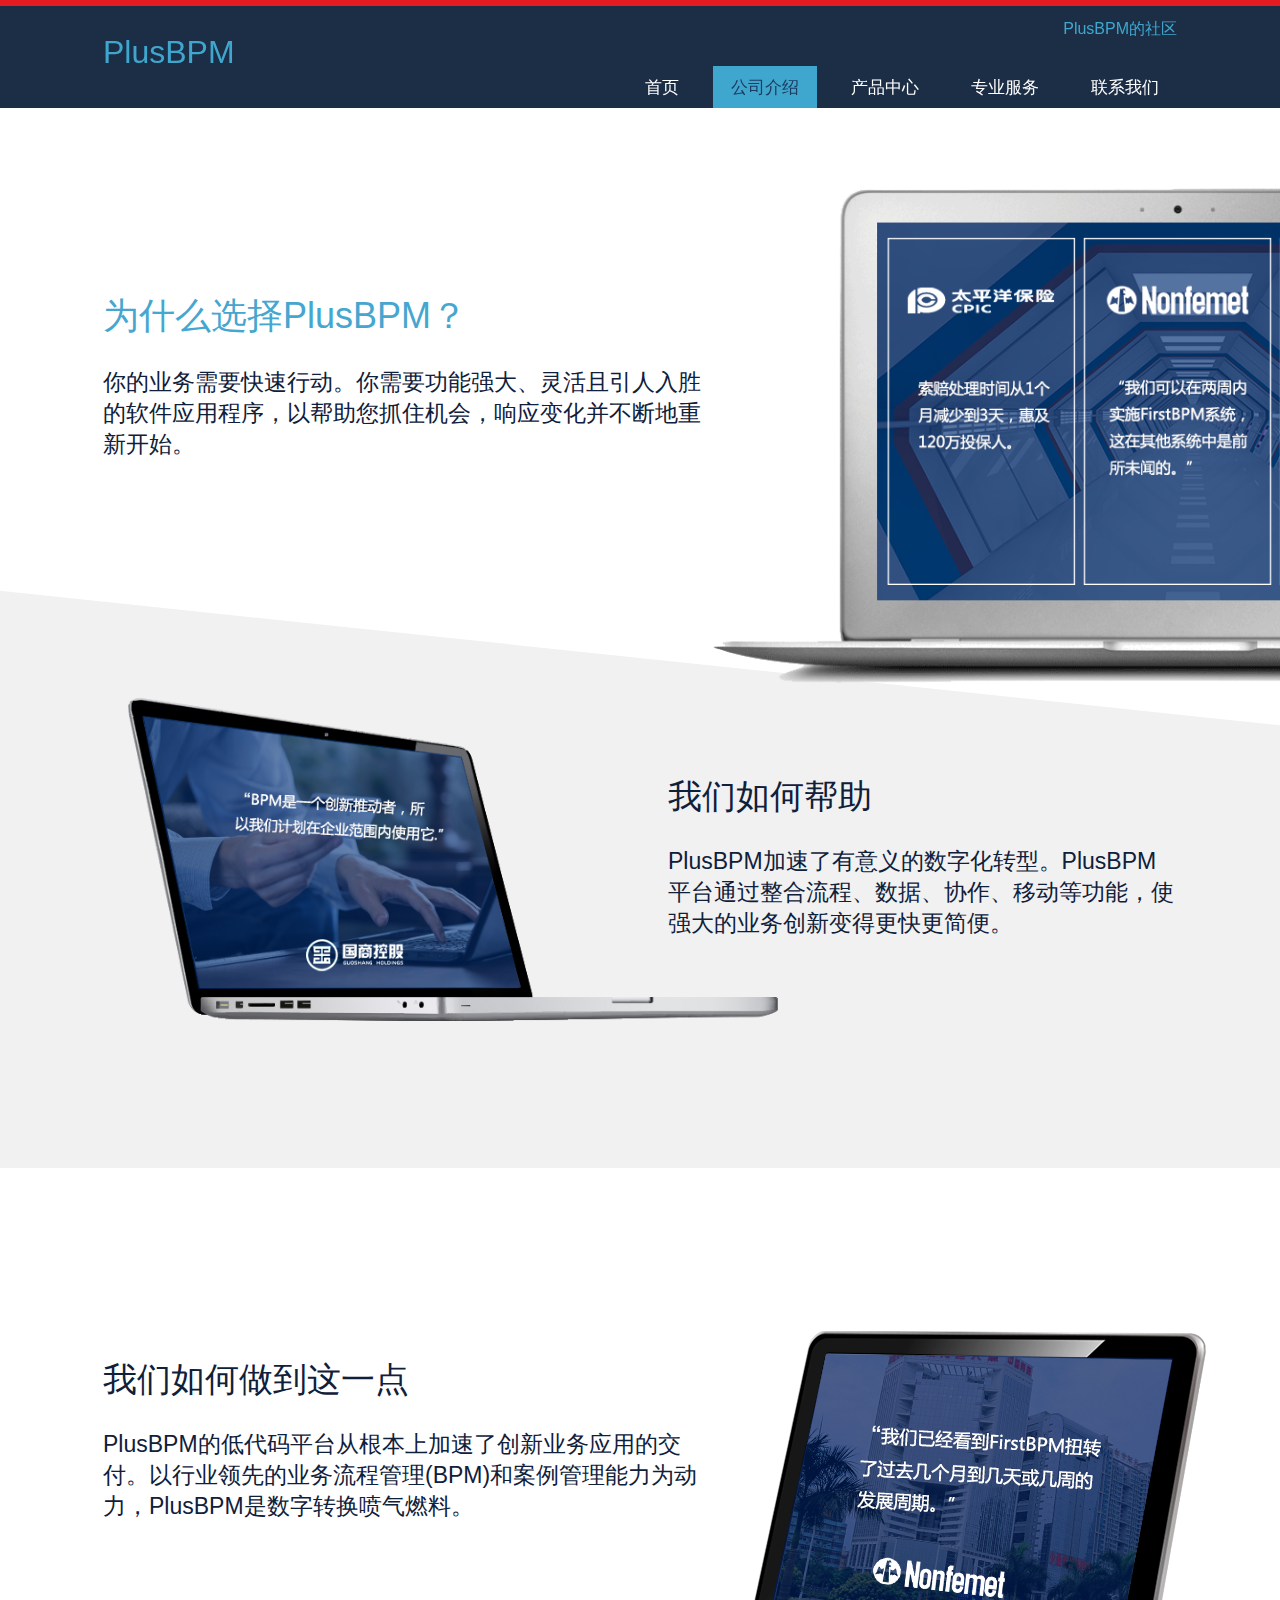
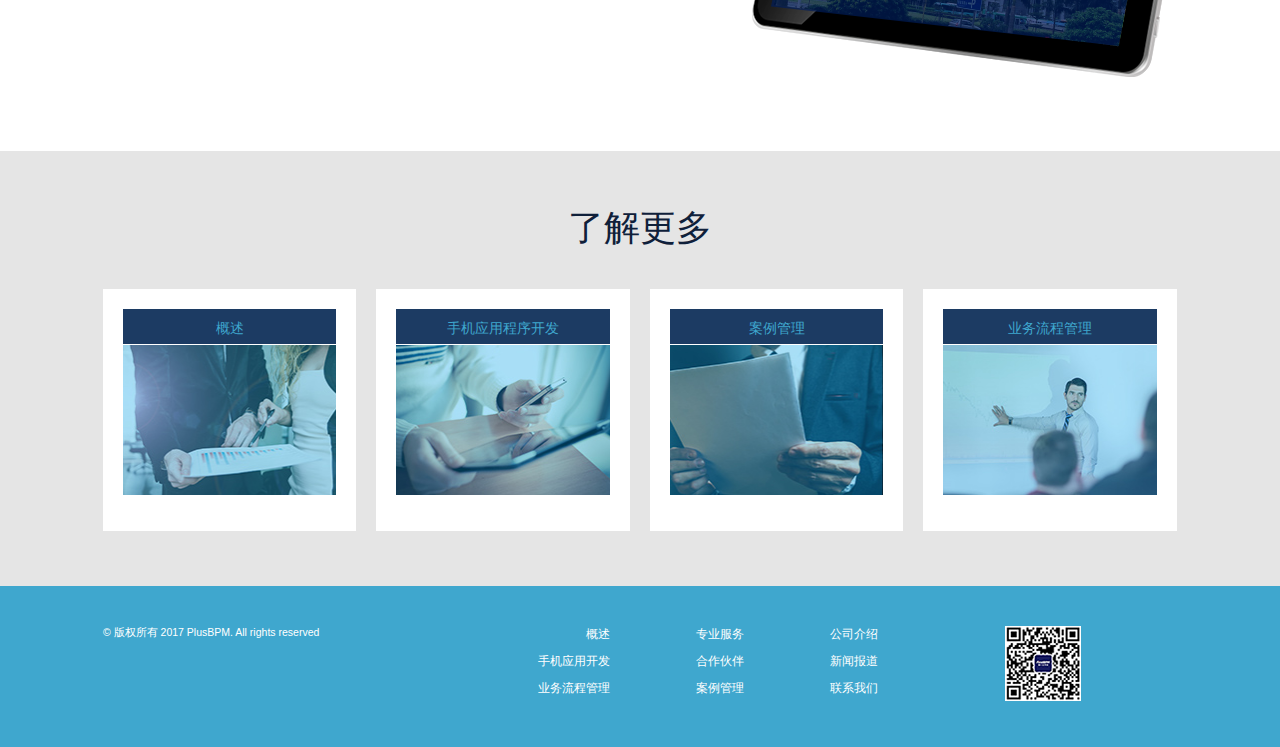
==== commit ab061522: "updateFirst" ====
--- a/aboutus.html
+++ b/aboutus.html
@@ -21,21 +21,18 @@
 			padding: 0 !important;
 		}
 	</style>
-	<link rel='stylesheet' id='rs-plugin-settings-css'
-		href='wp-content/plugins/revslider/public/assets/css/settings.css?ver=5.3.1.5' type='text/css' media='all' />
-	<style id='rs-plugin-settings-inline-css' type='text/css'>
-		#rs-demo-id {}
-	</style>
+	<link rel='stylesheet' id='rs-plugin-settings-css' href='wp-content/plugins/revslider/public/assets/css/settings.css?ver=5.3.1.5' type='text/css' media='all' />
 	<link rel='stylesheet' id='wp-pagenavi-css' href='wp-content/plugins/wp-pagenavi/pagenavi-css.css?ver=2.70'
 		type='text/css' media='all' />
 	<link rel='stylesheet' id='style-css' href='wp-content/themes/plus/style.css?ver=1506348379' type='text/css'
 		media='all' />
-	<link rel='stylesheet' id='owl.carousel-css' href='wp-content/themes/plus/css/owl-carousel/owl.carousel.css?ver=4.8.2'
-		type='text/css' media='all' />
+	<link rel='stylesheet' id='owl.carousel-css'
+		href='wp-content/themes/plus/css/owl-carousel/owl.carousel.css?ver=4.8.2' type='text/css' media='all' />
 	<link rel='stylesheet' id='owl.theme-css' href='wp-content/themes/plus/css/owl-carousel/owl.theme.css?ver=4.8.2'
 		type='text/css' media='all' />
 	<link rel='stylesheet' id='lightboxStyle-css'
-		href='wp-content/plugins/lightbox-plus/css/textframe/colorbox.min.css?ver=2.7.2' type='text/css' media='screen' />
+		href='wp-content/plugins/lightbox-plus/css/textframe/colorbox.min.css?ver=2.7.2' type='text/css'
+		media='screen' />
 	<script type='text/javascript' src='wp-includes/js/jquery/jquery.js?ver=1.12.4'></script>
 	<script type='text/javascript' src='wp-includes/js/jquery/jquery-migrate.min.js?ver=1.4.1'></script>
 	<script type='text/javascript'
@@ -79,51 +76,63 @@
 					<div class="right_sidemenu">
 						<div class="menu-main-menu-container">
 							<ul id="menu-main-menu" class="menu">
+								<li id="menu-item-207" class="menu-item menu-item-type-custom menu-item-object-custom">
+									<a href="index.html">首页</a>
+								</li>
+								<li id="menu-item-207"
+									class="menu-item menu-item-type-custom menu-item-object-custom current-menu-parent">
+									<a href="aboutus.html">公司介绍</a>
+								</li>
 								<li id="menu-item-205"
 									class="menu-item menu-item-type-custom menu-item-object-custom menu-item-has-children menu-item-205">
-									<a href="#">一个平台</a>
+									<a href="#">产品中心</a>
 									<ul class="sub-menu">
-
 										<li id="menu-item-8732"
-											class="menu-item menu-item-type-post_type menu-item-object-page menu-item-8732"><a
-												href="platform.html">概述</a></li>
+											class="menu-item menu-item-type-post_type menu-item-object-page menu-item-8732">
+											<a href="platform.html">概述</a></li>
 										<li id="menu-item-9338"
-											class="menu-item menu-item-type-post_type menu-item-object-page menu-item-9338"><a
-												href="mobile-app-development-platform.html">手机应用程序开发</a></li>
+											class="menu-item menu-item-type-post_type menu-item-object-page menu-item-9338">
+											<a href="mobile-app-development-platform.html">手机应用程序开发</a></li>
 										<li id="menu-item-9338"
-											class="menu-item menu-item-type-post_type menu-item-object-page menu-item-9338"><a
-												href="bpm-suite.html">业务流程管理</a></li>
+											class="menu-item menu-item-type-post_type menu-item-object-page menu-item-9338">
+											<a href="bpm-suite.html">业务流程管理</a></li>
 										<li id="menu-item-9338"
-											class="menu-item menu-item-type-post_type menu-item-object-page menu-item-9338"><a
-												href="case-management.html">案例管理</a></li>
-
+											class="menu-item menu-item-type-post_type menu-item-object-page menu-item-9338">
+											<a href="case-management.html">案例管理</a></li>
 									</ul>
 								</li>
-
-								<li id="menu-item-207" class="menu-item menu-item-type-custom menu-item-object-custom"><a
-										href="professional-services.html">专业服务</a>
-
-								</li>
-								<li id="menu-item-371" class="menu-item menu-item-type-custom menu-item-object-custom"><a
-										href="partners.asp">合作伙伴</a>
-
-								</li>
+								<!-- <li id="menu-item-205" class="menu-item menu-item-type-custom menu-item-object-custom menu-item-has-children menu-item-205">
+										<a href="#">一个平台</a>
+										<ul class="sub-menu">
+											<li id="menu-item-8732" class="menu-item menu-item-type-post_type menu-item-object-page menu-item-8732">
+												<a href="platform.html">概述</a>
+											</li>
+											<li id="menu-item-9338" class="menu-item menu-item-type-post_type menu-item-object-page menu-item-9338">
+												<a href="mobile-app-development-platform.html">手机应用程序开发</a>
+											</li>
+											<li id="menu-item-9338" class="menu-item menu-item-type-post_type menu-item-object-page menu-item-9338">
+												<a href="bpm-suite.html">业务流程管理</a>
+											</li>
+											<li id="menu-item-9338" class="menu-item menu-item-type-post_type menu-item-object-page menu-item-9338">
+												<a href="case-management.html">案例管理</a>
+											</li>
+										</ul>
+									</li> -->
+								<li id="menu-item-207" class="menu-item menu-item-type-custom menu-item-object-custom ">
+									<a href="professional-services.html">专业服务</a>
+								</li>
+								<!-- <li id="menu-item-371" class="menu-item menu-item-type-custom menu-item-object-custom">
+									<a href="customer.html">客户案例</a>
+								</li> -->
 								<li id="menu-item-372"
-									class="right-sub-menu menu-item menu-item-type-custom menu-item-object-custom menu-item-has-children menu-item-372 current-menu-parent">
-									<a href="#">关于我们</a>
-									<ul class="sub-menu">
-										<li id="menu-item-309"
-											class="menu-item menu-item-type-post_type menu-item-object-page menu-item-309"><a
-												href="aboutus.html">公司介绍</a></li>
-										<li id="menu-item-2389"
-											class="menu-item menu-item-type-post_type menu-item-object-page menu-item-2389"><a
-												href="news.asp">新闻报道</a></li>
-										<li id="menu-item-11733"
-											class="menu-item menu-item-type-custom menu-item-object-custom menu-item-11733"><a
-												href="contact.html">联系我们</a></li>
-									</ul>
-								</li>
-
+									class="right-sub-menu menu-item menu-item-type-custom menu-item-object-custom menu-item-has-children menu-item-372 ">
+									<a href="contact.html">联系我们</a>
+									<!-- <ul  class="sub-menu">
+										<li id="menu-item-309" class="menu-item menu-item-type-post_type menu-item-object-page menu-item-309"><a href="aboutus.html">公司介绍</a></li>
+										<li id="menu-item-2389" class="menu-item menu-item-type-post_type menu-item-object-page menu-item-2389"><a href="news.asp">新闻报道</a></li>
+										<li id="menu-item-11733" class="menu-item menu-item-type-custom menu-item-object-custom menu-item-11733"><a href="contact.html">联系我们</a></li>
+									</ul> -->
+								</li>
 							</ul>
 						</div>
 					</div>
@@ -174,8 +183,9 @@
 			<div class="bpm_block bpm_middle_block gray">
 				<div class="angle-layer">
 					<div class="angle-inner">
-						<div class="img-wrap overflow-sm"><img src="img/plus-why-help.png" style="margin-right: -150px; "
-								alt="A laptop showing a quote from Sprint"></div><!-- img-wrap -->
+						<div class="img-wrap overflow-sm"><img src="img/plus-why-help.png"
+								style="margin-right: -150px; " alt="A laptop showing a quote from Sprint"></div>
+						<!-- img-wrap -->
 						<div class="content-wrapper">
 							<div class="vertical-align-fix">
 
@@ -280,10 +290,6 @@
 
 	</section>
 	<!-- results -->
-
-
-
-
 	<div class="footer_main">
 		<div class="wrapper">
 			<div class="col-4 footer-copy">
@@ -298,21 +304,29 @@
 						<ul id="menu-footer-menu" class="menu">
 							<li class="menu-item menu-item-type-post_type menu-item-object-page menu-item-44"><a
 									href="platform.html">概述</a></li>
-							<li id="menu-item-241" class="menu-item menu-item-type-post_type menu-item-object-page menu-item-241"><a
+							<li id="menu-item-241"
+								class="menu-item menu-item-type-post_type menu-item-object-page menu-item-241"><a
 									href="professional-services.html">专业服务</a></li>
-							<li id="menu-item-3932" class="menu-item menu-item-type-post_type menu-item-object-page menu-item-3932"><a
+							<li id="menu-item-3932"
+								class="menu-item menu-item-type-post_type menu-item-object-page menu-item-3932"><a
 									href="aboutus.html">公司介绍</a></li>
-							<li id="menu-item-14203" class="menu-item menu-item-type-post_type menu-item-object-page menu-item-14203">
+							<li id="menu-item-14203"
+								class="menu-item menu-item-type-post_type menu-item-object-page menu-item-14203">
 								<a href="mobile-app-development-platform.html">手机应用开发</a></li>
-							<li id="menu-item-6106" class="menu-item menu-item-type-post_type menu-item-object-page menu-item-6106"><a
+							<li id="menu-item-6106"
+								class="menu-item menu-item-type-post_type menu-item-object-page menu-item-6106"><a
 									href="partners.asp">合作伙伴</a></li>
-							<li id="menu-item-6104" class="menu-item menu-item-type-post_type menu-item-object-page menu-item-6104"><a
+							<li id="menu-item-6104"
+								class="menu-item menu-item-type-post_type menu-item-object-page menu-item-6104"><a
 									href="news.asp">新闻报道</a></li>
-							<li id="menu-item-10299" class="menu-item menu-item-type-post_type menu-item-object-page menu-item-10299">
+							<li id="menu-item-10299"
+								class="menu-item menu-item-type-post_type menu-item-object-page menu-item-10299">
 								<a href="bpm-suite.html">业务流程管理</a></li>
-							<li id="menu-item-10301" class="menu-item menu-item-type-custom menu-item-object-custom menu-item-10301">
+							<li id="menu-item-10301"
+								class="menu-item menu-item-type-custom menu-item-object-custom menu-item-10301">
 								<a href="case-management.html"> 案例管理</a></li>
-							<li id="menu-item-10300" class="menu-item menu-item-type-custom menu-item-object-custom menu-item-10300">
+							<li id="menu-item-10300"
+								class="menu-item menu-item-type-custom menu-item-object-custom menu-item-10300">
 								<a target="_blank" href="contact.html">联系我们</a></li>
 
 						</ul>
--- a/wp-content/themes/plus/style.css
+++ b/wp-content/themes/plus/style.css
@@ -11679,7 +11679,7 @@
 position:absolute;
 left:-50px;
 top:50%;
-background:url("images/left-slide.png") no-repeat center center;
+/* background:url("images/left-slide.png") no-repeat center center; */
 text-indent:-9999px;
 height:28px;
 width:28px;
@@ -11691,7 +11691,7 @@
 position:absolute;
 right:-50px;
 top:50%;
-background:url("images/right-slide.png") no-repeat center center;
+/* background:url("images/right-slide.png") no-repeat center center; */
 text-indent:-9999px;
 height:28px;
 width:28px;
@@ -12729,7 +12729,7 @@
 position:absolute;
 left:-50px;
 top:50%;
-background:url("images/left-slide-new.png") no-repeat center center;
+/* background:url("images/left-slide-new.png") no-repeat center center; */
 text-indent:-9999px;
 height:28px;
 width:28px;
@@ -12741,7 +12741,7 @@
 position:absolute;
 right:-50px;
 top:50%;
-background:url("images/right-slide-new.png") no-repeat center center;
+/* background:url("images/right-slide-new.png") no-repeat center center; */
 text-indent:-9999px;
 height:28px;
 width:28px;
@@ -14853,7 +14853,7 @@
 position:absolute;
 left:-50px;
 top:50%;
-background:url("images/left-slide.png") no-repeat center center;
+/* background:url("images/left-slide.png") no-repeat center center; */
 text-indent:-9999px;
 height:28px;
 width:28px;
@@ -14865,7 +14865,7 @@
 position:absolute;
 right:-50px;
 top:50%;
-background:url("images/right-slide.png") no-repeat center center;
+/* background:url("images/right-slide.png") no-repeat center center; */
 text-indent:-9999px;
 height:28px;
 width:28px;
@@ -15267,7 +15267,7 @@
 position:absolute;
 left:-50px;
 top:50%;
-background:url("images/left-slide-new.png") no-repeat center center;
+/* background:url("images/left-slide-new.png") no-repeat center center; */
 text-indent:-9999px;
 height:28px;
 width:28px;
@@ -15279,7 +15279,7 @@
 position:absolute;
 right:-50px;
 top:50%;
-background:url("images/right-slide-new.png") no-repeat center center;
+/* background:url("images/right-slide-new.png") no-repeat center center; */
 text-indent:-9999px;
 height:28px;
 width:28px;
